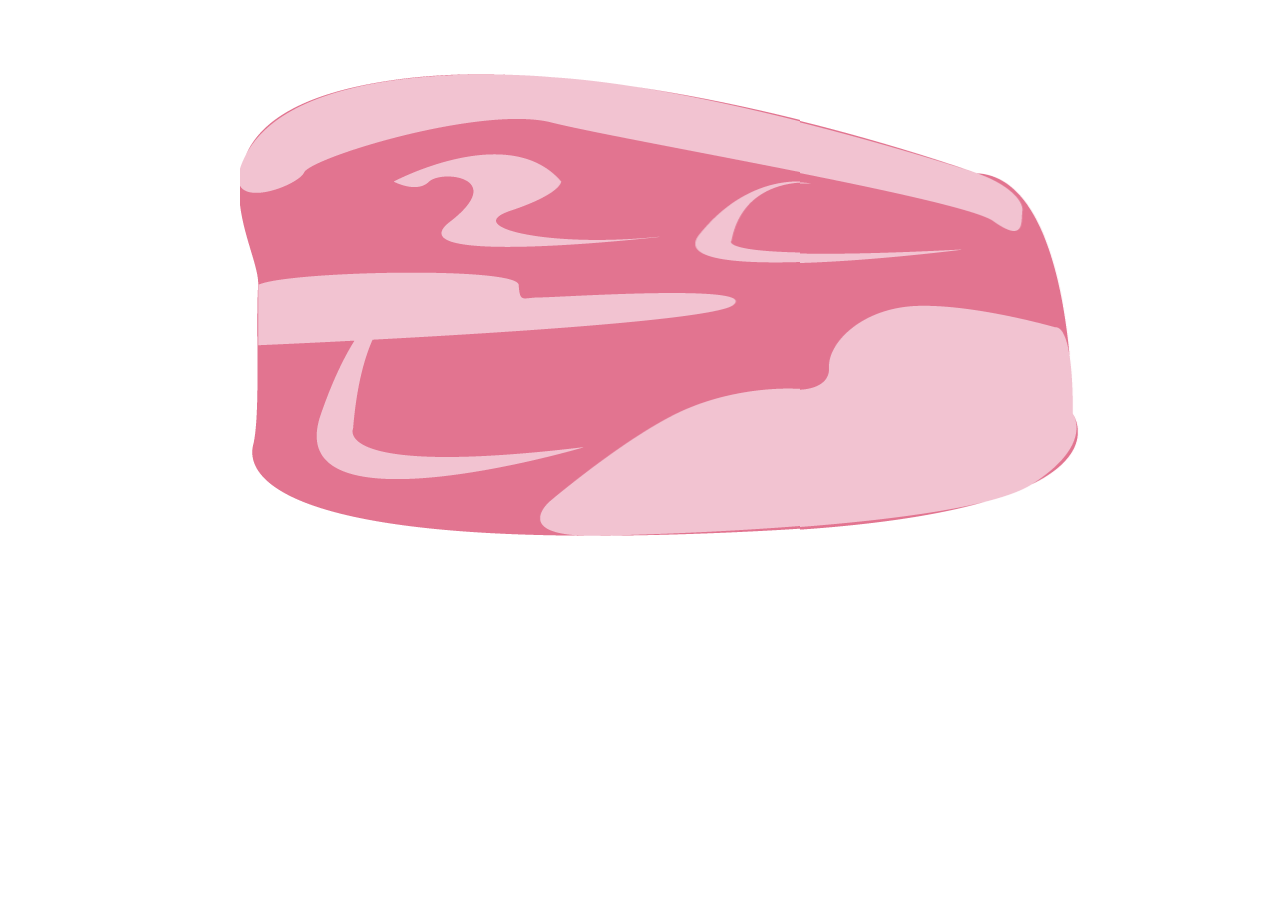
==== cut.html @ f73a3ad9 "肉が切れた！　火がついた！" ====
<!DOCTYPE html>
<html lang="en">
<head>
	<meta charset="UTF-8">
	<title>はじめてのキッチン　-きる-</title>
	<link rel="stylesheet" href="stylesheets/style.css">
	<script type="text/javascript" src="js/jquery.min.js"></script>
	<script type="text/javascript" src="js/cut.js"></script>
</head>
<body>
	<div class="wrapper">
		<div class="food">
			<img src="images/cookimg/beef_0.png" height="596" width="280" alt="">
		</div>
		<div class="food">
			<img src="images/cookimg/beef_1.png" height="596" width="280" alt="">
		</div>
		<div class="food">
			<img src="images/cookimg/beef_2.png" height="596" width="280" alt="">
		</div>
	</div>
</body>
</html>
---- stylesheets/style.css ----
.wrapper {
  width: 880px;
  margin: 0 auto;
}
.wrapper .food {
  cursor: pointer;
  float: right;
}
.wrapper .pan {
  width: 735px;
  height: 349px;
}
.wrapper .gas {
  width: 735px;
  height: 142px;
  background: url("../images/utensil/img_gas_off.png");
  position: relative;
}
.wrapper .gas .gasSwitch {
  cursor: pointer;
  width: 80px;
  height: 80px;
  right: 80px;
  bottom: 8px;
  position: absolute;
}
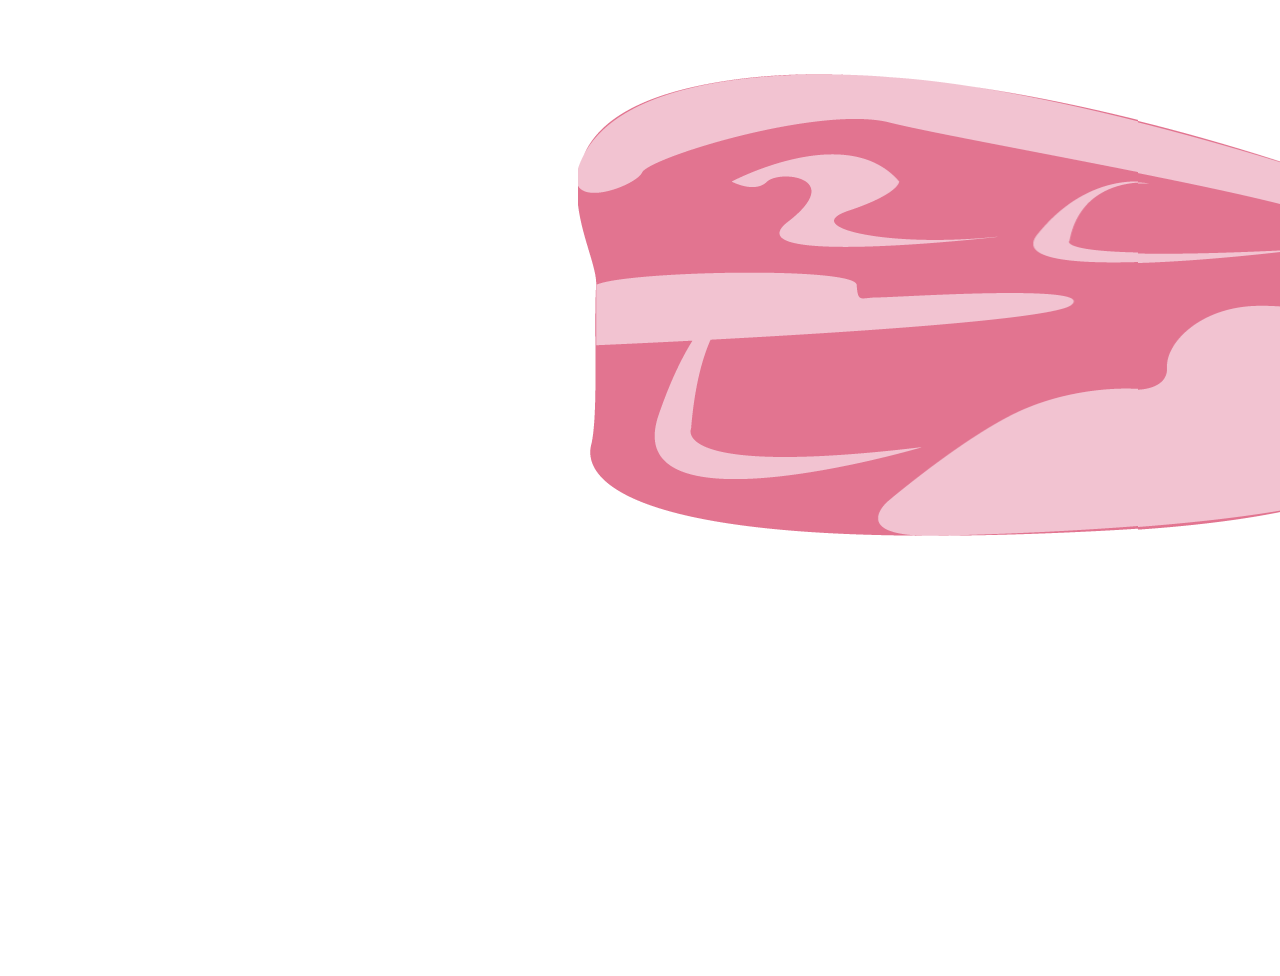
==== commit 222a022e: "cook.html" ====
--- a/cut.html
+++ b/cut.html
@@ -8,7 +8,7 @@
 	<script type="text/javascript" src="js/cut.js"></script>
 </head>
 <body>
-	<div class="wrapper">
+	<div class="foodwrapper">
 		<div class="food">
 			<img src="images/cookimg/beef_0.png" height="596" width="280" alt="">
 		</div>
--- a/stylesheets/style.css
+++ b/stylesheets/style.css
@@ -1,22 +1,31 @@
-.wrapper {
-  width: 880px;
+.foodwrapper {
+  width: 1410px;
+  height: 960px;
   margin: 0 auto;
 }
-.wrapper .food {
+.foodwrapper .food {
   cursor: pointer;
   float: right;
 }
-.wrapper .pan {
+.foodwrapper .pan {
   width: 735px;
   height: 349px;
 }
-.wrapper .gas {
+.foodwrapper .gas {
   width: 735px;
   height: 142px;
-  background: url("../images/utensil/img_gas_off.png");
   position: relative;
 }
-.wrapper .gas .gasSwitch {
+.foodwrapper .gas.on {
+  background: url("../images/utensil/img_gas_on.png");
+}
+.foodwrapper .gas.on .gasSwitch {
+  -webkit-transform: rotate(120deg);
+}
+.foodwrapper .gas.off {
+  background: url("../images/utensil/img_gas_off.png");
+}
+.foodwrapper .gas .gasSwitch {
   cursor: pointer;
   width: 80px;
   height: 80px;
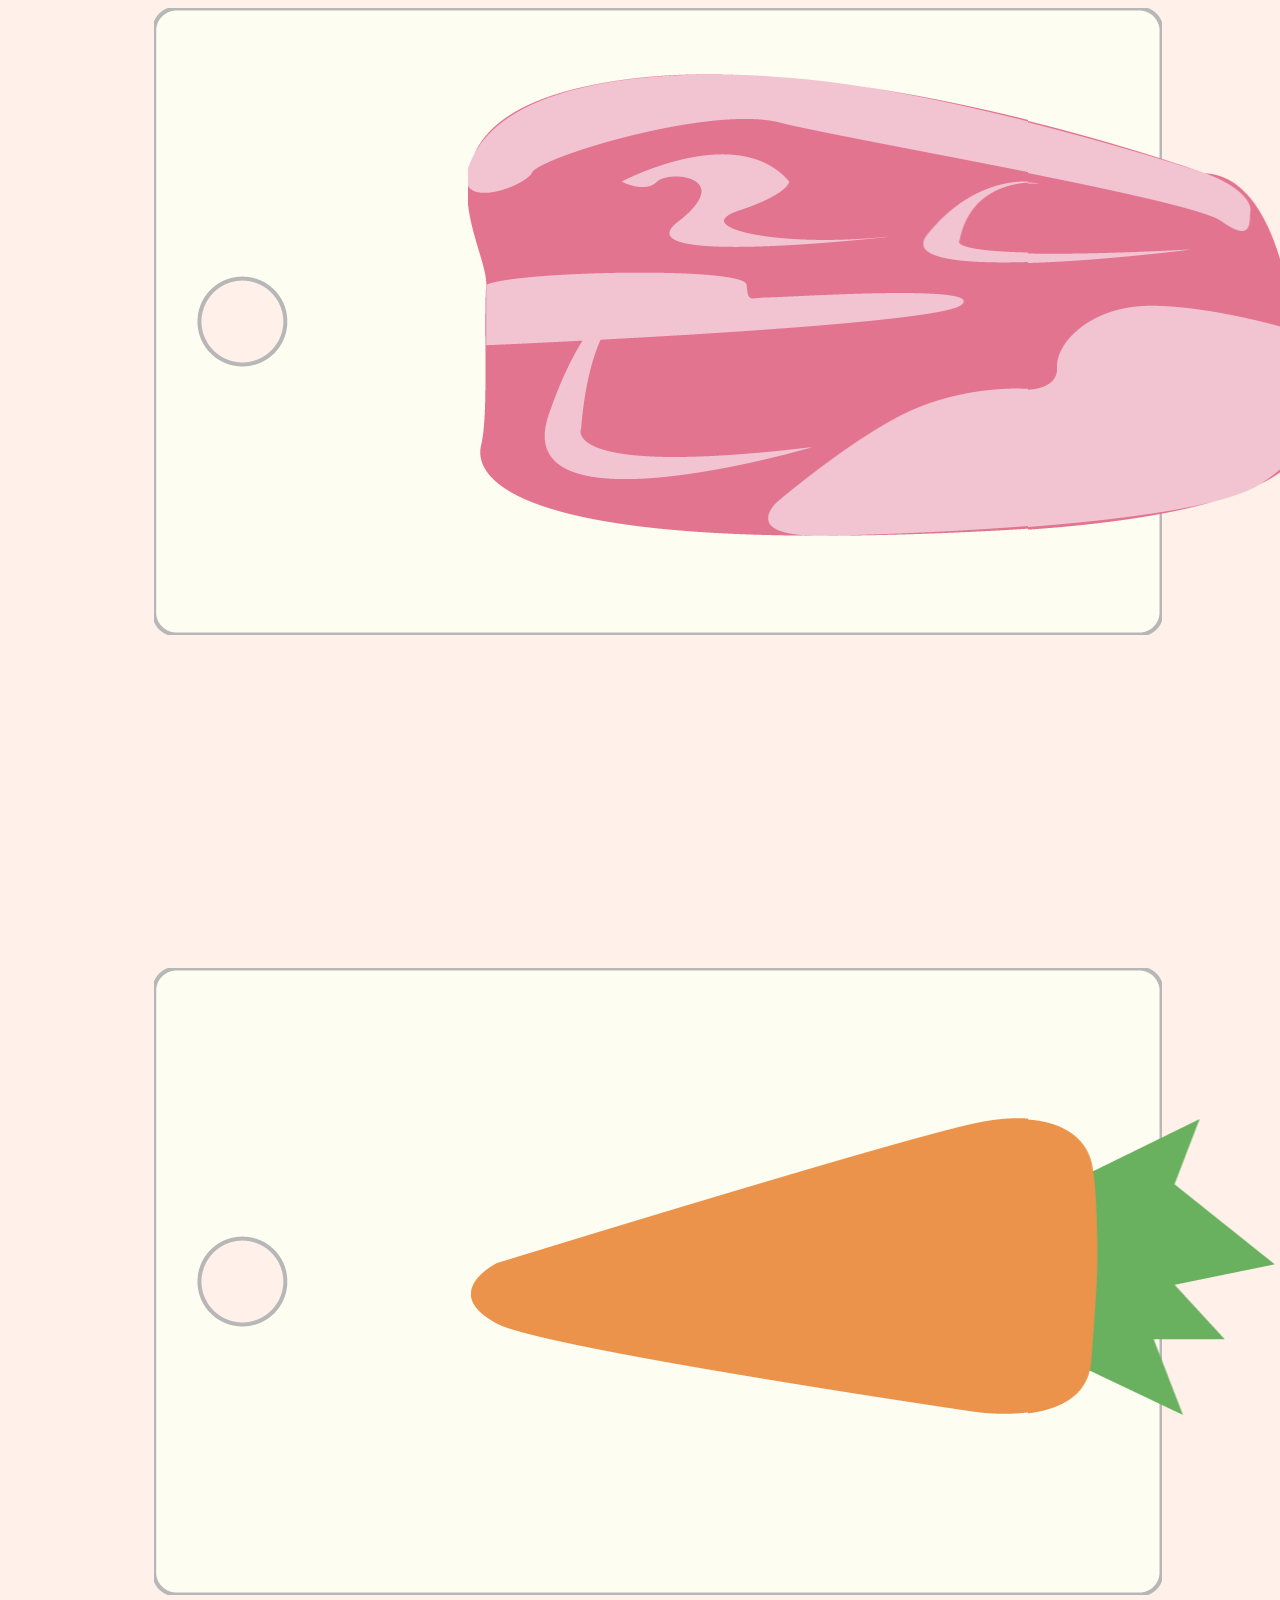
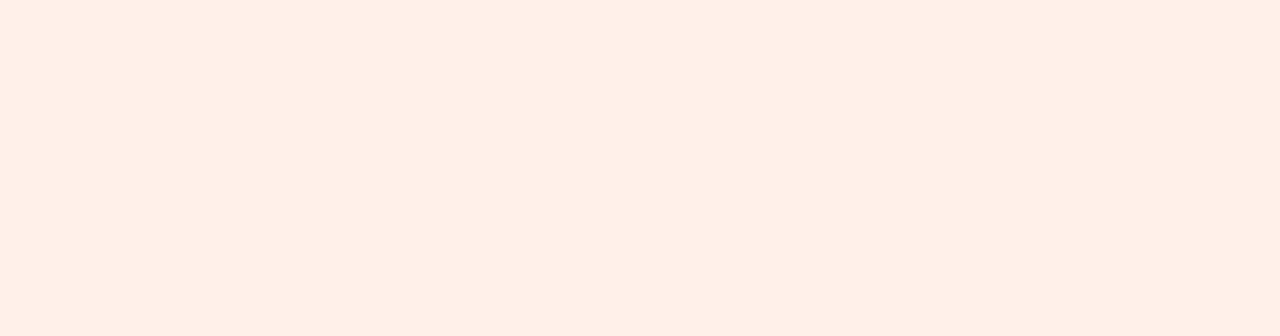
==== commit 36cc5ec2: "あるものぜんぶ" ====
--- a/cut.html
+++ b/cut.html
@@ -8,7 +8,7 @@
 	<script type="text/javascript" src="js/cut.js"></script>
 </head>
 <body>
-	<div class="foodwrapper">
+	<div class="foodwrapper cut">
 		<div class="food">
 			<img src="images/cookimg/beef_0.png" height="596" width="280" alt="">
 		</div>
@@ -19,5 +19,17 @@
 			<img src="images/cookimg/beef_2.png" height="596" width="280" alt="">
 		</div>
 	</div>
+	<div class="foodwrapper cut">
+		<div class="food">
+			<img src="images/cookimg/carrot_0.png" height="596" width="280" alt="">
+		</div>
+		<div class="food">
+			<img src="images/cookimg/carrot_1.png" height="596" width="280" alt="">
+		</div>
+		<div class="food">
+			<img src="images/cookimg/carrot_2.png" height="596" width="280" alt="">
+		</div>
+	</div>
+
 </body>
 </html>--- a/stylesheets/style.css
+++ b/stylesheets/style.css
@@ -1,7 +1,20 @@
+body {
+  background: #FFF1E9;
+}
+
+.goTop {
+  display: block;
+  border-bottom: 1px solid #535353;
+}
+
 .foodwrapper {
-  width: 1410px;
+  width: 1300px;
   height: 960px;
   margin: 0 auto;
+}
+.foodwrapper.cut {
+  background: url("../images/img_board.png") no-repeat;
+  background-position: top;
 }
 .foodwrapper .food {
   cursor: pointer;
